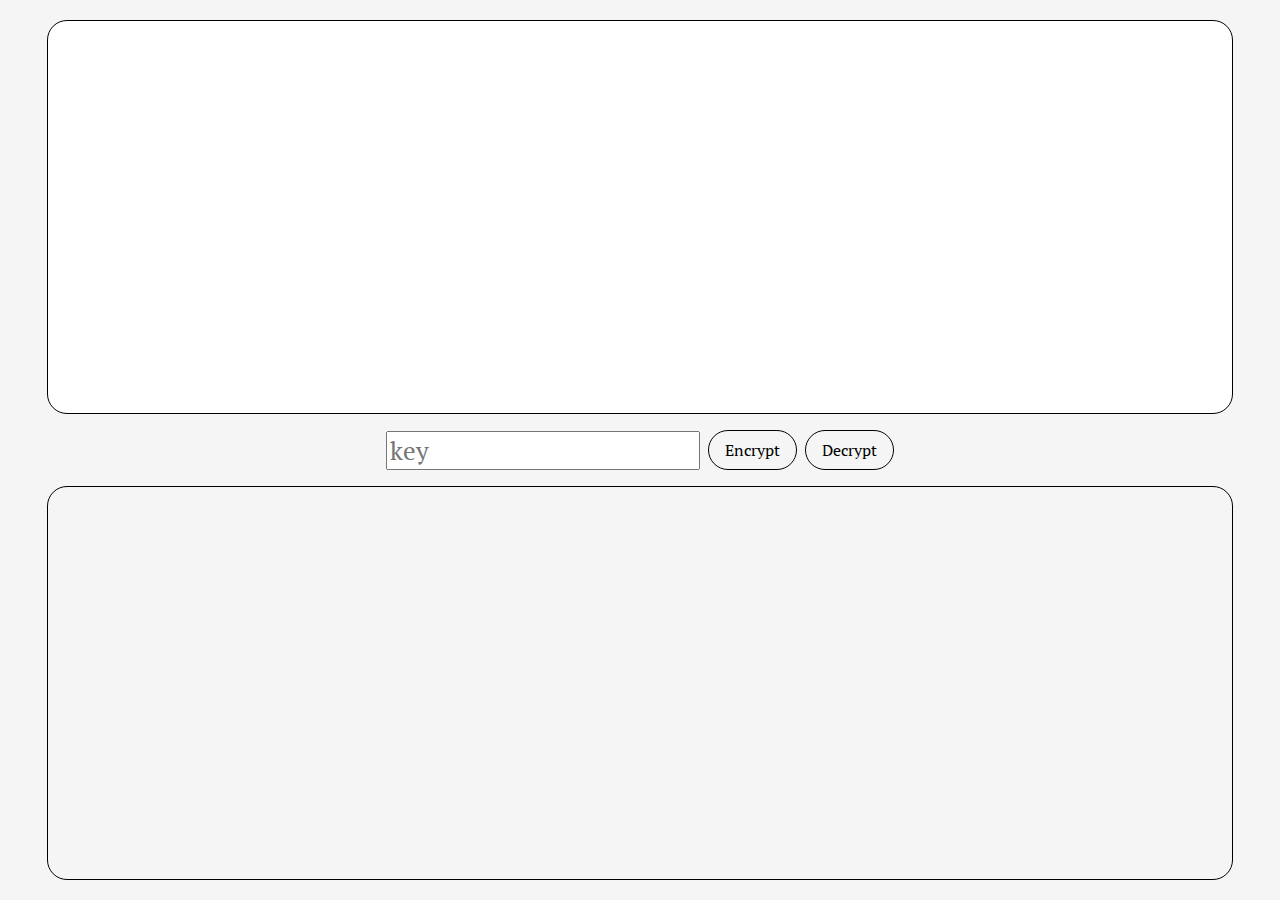
==== index.html @ 98b58164 "Add files via upload" ====
<!DOCTYPE html>
<html lang="en">
<head>
  <meta charset="UTF-8">
  <meta name="viewport" content="width=device-width, initial-scale=1.0">
  <meta http-equiv="X-UA-Compatible" content="ie=edge">
  <link rel="stylesheet" href="https://fonts.googleapis.com/css?family=PT+Serif|DM+Serif+Display">
  <link rel="stylesheet" href="style.css">
  <title>Document</title>
</head>
<body>
  <textarea type="text" id="input" autocomplete="off" style="font-size: 25px"></textarea>
  <div>
    <input id="key" type="text" placeholder="key" autocomplete="off" style="font-size: 25px">
    <button>Encrypt</button><button>Decrypt</button>
  </div>
  <section></section>
</body>
<script src="index.js"></script>
</html>
---- style.css ----
*{
  font-family: "PT Serif", serif;
}
body{
  display: flex;
  align-items: center;
  justify-content: center;
  flex-direction: column;
  height: 100vh;
  width: 100vw;
  margin: 0;
  padding: 0;
  background-color: #f5f5f5;
  gap: 1rem;
}
textarea, section{
  overflow-y: scroll;
  text-wrap: wrap;
  word-wrap: break-word;
  overflow-wrap: break-word;
  text-overflow: clip;
  margin:0;
  font-family: sans-serif;
  font-size: 1.5pt;
  padding: 0.5rem;
  width: 90vw;
  min-height: 40vh;
  border: 1px solid black;
  resize: none;
  border-radius: 20px;
  padding: 1rem;
  outline: none;
  font-size: 1.5rem;
  letter-spacing: 0.1em;
}
div{
  display: flex;
  gap: 0.5rem;
  align-items: center;
  justify-content: center;
}
button{
  padding: 0.5rem 1rem;
  font-size: 1rem;
  background-color: #f5f5f5;
  border: 1px solid black;
  border-radius: 20px;
  cursor: pointer;
}
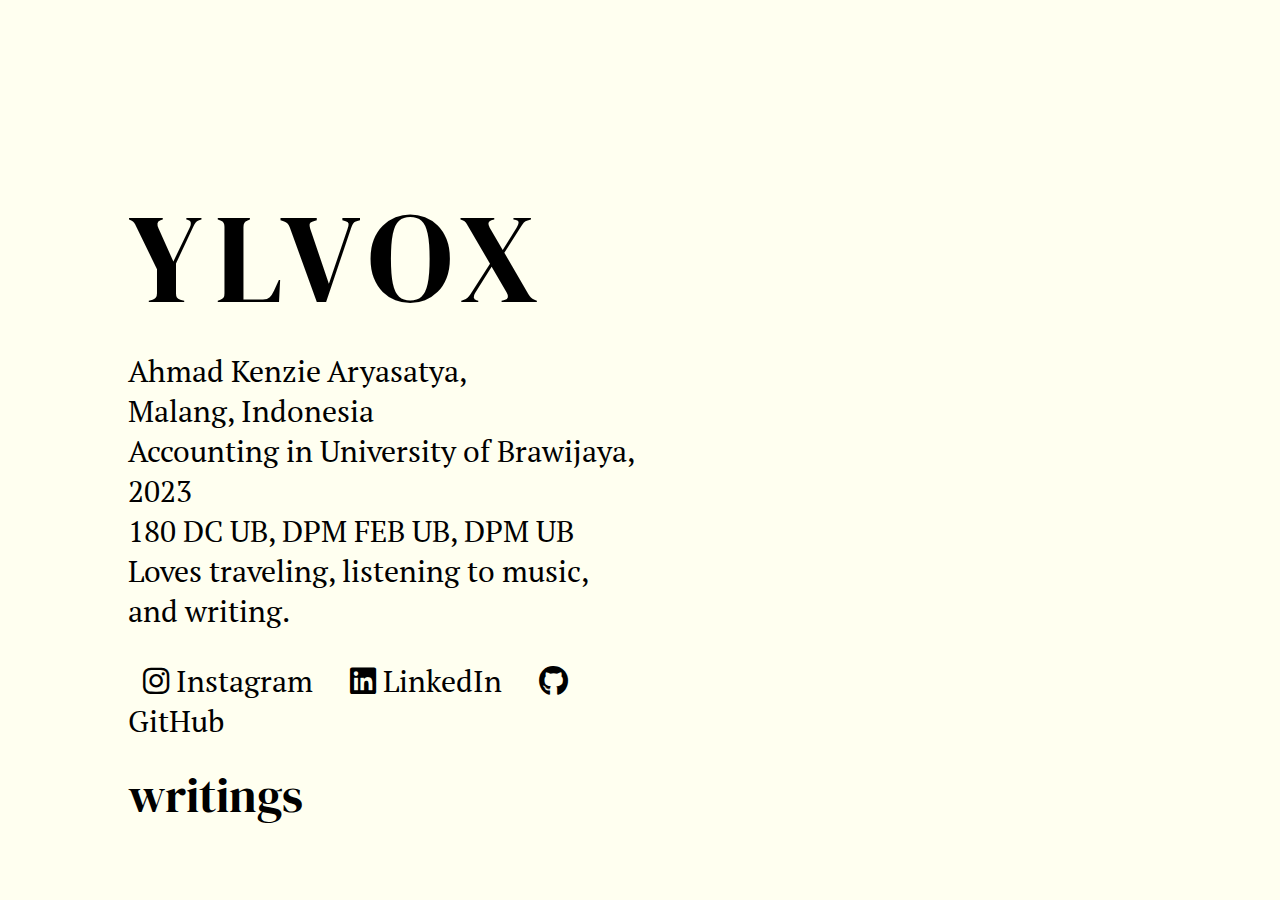
==== commit f2857f6b: "Add files via upload" ====
--- a/index.html
+++ b/index.html
@@ -3,18 +3,32 @@
 <head>
   <meta charset="UTF-8">
   <meta name="viewport" content="width=device-width, initial-scale=1.0">
-  <meta http-equiv="X-UA-Compatible" content="ie=edge">
   <link rel="stylesheet" href="https://fonts.googleapis.com/css?family=PT+Serif|DM+Serif+Display">
+  <link rel="stylesheet" href="https://cdnjs.cloudflare.com/ajax/libs/font-awesome/6.5.2/css/all.min.css"/>
   <link rel="stylesheet" href="style.css">
-  <title>Document</title>
+  <title>YLVOX</title>
 </head>
 <body>
-  <textarea type="text" id="input" autocomplete="off" style="font-size: 25px"></textarea>
-  <div>
-    <input id="key" type="text" placeholder="key" autocomplete="off" style="font-size: 25px">
-    <button>Encrypt</button><button>Decrypt</button>
-  </div>
-  <section></section>
+  <header>
+  </header>
+  <body>
+    <section id="sec1">
+      <div>
+        <h1>YLVOX</h1>
+        <p>Ahmad Kenzie Aryasatya, <br>Malang, Indonesia<br>Accounting in University of Brawijaya, 2023 <br>
+          180 DC UB, DPM FEB UB, DPM UB<br>Loves traveling, listening to music, and writing.</p>
+        <a href="https://www.instagram.com/ylvox/" target="_blank"><i class="fa-brands fa-instagram"></i> Instagram</a>
+        <a href="https://www.linkedin.com/in/kenzieee/" target="_blank"><i class="fa-brands fa-linkedin"></i> LinkedIn</a>
+        <a href="https://github.com/voindusha" target="_blank"><i class="fa-brands fa-github"></i> GitHub</a>
+      </div>
+      <div>
+        <iframe style="border-radius:12px" src="https://open.spotify.com/embed/playlist/2Tq40KjsBwIKE6BhfoOaiJ?utm_source=generator&theme=0" width="100%" height="352" frameBorder="0" allowfullscreen="" allow="autoplay; clipboard-write; encrypted-media; fullscreen; picture-in-picture" loading="lazy"></iframe>
+      </div>
+    </section>
+    <section id="sec2">
+      <h2>writings</h2>
+    </section>
+  </body>
 </body>
-<script src="index.js"></script>
+<script src="script.js"></script>
 </html>--- a/style.css
+++ b/style.css
@@ -1,49 +1,95 @@
-*{
-  font-family: "PT Serif", serif;
+@media screen and (max-width: 800px) {
+  :root {
+    font-size: 3.5vw;
+  }
 }
-body{
-  display: flex;
-  align-items: center;
-  justify-content: center;
-  flex-direction: column;
-  height: 100vh;
-  width: 100vw;
+e {
+  -webkit-text-emphasis: none;
+          text-emphasis: none;
+  text-decoration: none;
+}
+
+:root {
+  font-size: 30px;
+}
+
+* {
   margin: 0;
   padding: 0;
-  background-color: #f5f5f5;
-  gap: 1rem;
+  box-sizing: border-box;
+  font-family: "PT Serif";
 }
-textarea, section{
-  overflow-y: scroll;
-  text-wrap: wrap;
-  word-wrap: break-word;
-  overflow-wrap: break-word;
-  text-overflow: clip;
-  margin:0;
-  font-family: sans-serif;
-  font-size: 1.5pt;
-  padding: 0.5rem;
-  width: 90vw;
-  min-height: 40vh;
-  border: 1px solid black;
-  resize: none;
-  border-radius: 20px;
-  padding: 1rem;
-  outline: none;
-  font-size: 1.5rem;
+*::-moz-selection {
+  background-color: #201212;
+  color: white;
+}
+*::selection {
+  background-color: #201212;
+  color: white;
+}
+*::-webkit-scrollbar {
+  display: none;
+}
+
+body {
+  background-color: #fffff0;
+  padding-left: 10vw;
+  padding-right: 10vw;
+  padding-top: 20vh;
+}
+body section {
+  padding: 0.5rem 0;
+}
+body section h2 {
+  font-family: "DM Serif Display";
+  font-weight: 100;
+  font-size: 160%;
+  line-height: 100%;
+  margin-bottom: 1rem;
+}
+
+#sec1 {
+  display: flex;
+  flex-direction: row;
+  align-items: center;
+  flex-wrap: wrap;
+}
+#sec1 div {
+  width: 50%;
+}
+#sec1 h1 {
+  width: auto;
+  font-family: "DM Serif Display";
+  font-weight: 100;
   letter-spacing: 0.1em;
+  font-size: 420%;
+  line-height: 100%;
+  margin-bottom: 1rem;
 }
-div{
-  display: flex;
-  gap: 0.5rem;
-  align-items: center;
-  justify-content: center;
+#sec1 p {
+  margin-bottom: 1rem;
 }
-button{
-  padding: 0.5rem 1rem;
-  font-size: 1rem;
-  background-color: #f5f5f5;
-  border: 1px solid black;
-  border-radius: 20px;
+#sec1 a {
+  -webkit-user-select: none;
+     -moz-user-select: none;
+          user-select: none;
+  margin-top: 1rem;
+  padding: 0.2rem 0.5rem;
+  height: -moz-fit-content;
+  height: fit-content;
+  aspect-ratio: 1/1;
+  border-radius: 0.5rem;
+  text-decoration: none;
+  color: black;
+}
+#sec1 a:hover {
+  background-color: black;
+  color: white;
+}
+#sec1 a i {
   cursor: pointer;
-}+  font-size: 100%;
+  aspect-ratio: 1/1;
+  height: -moz-max-content;
+  height: max-content;
+}/*# sourceMappingURL=style.css.map */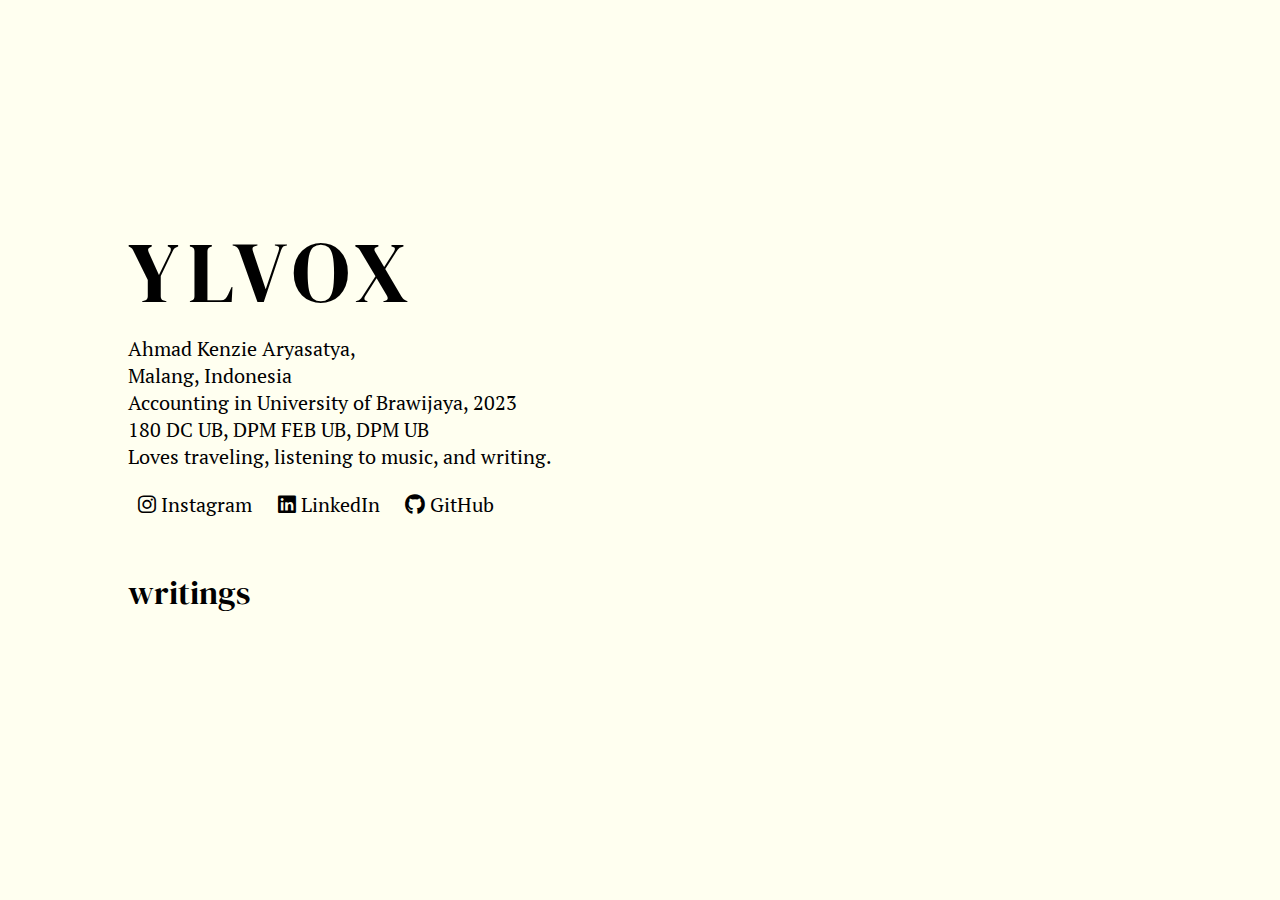
==== commit ac6c2fff: "Add files via upload" ====
--- a/index.html
+++ b/index.html
@@ -22,7 +22,7 @@
         <a href="https://github.com/voindusha" target="_blank"><i class="fa-brands fa-github"></i> GitHub</a>
       </div>
       <div>
-        <iframe style="border-radius:12px" src="https://open.spotify.com/embed/playlist/2Tq40KjsBwIKE6BhfoOaiJ?utm_source=generator&theme=0" width="100%" height="352" frameBorder="0" allowfullscreen="" allow="autoplay; clipboard-write; encrypted-media; fullscreen; picture-in-picture" loading="lazy"></iframe>
+        <iframe style="border-radius:12px" src="https://open.spotify.com/embed/playlist/2Tq40KjsBwIKE6BhfoOaiJ?utm_source=generator&theme=0" width="100%" frameBorder="0" allowfullscreen="" allow="autoplay; clipboard-write; encrypted-media; fullscreen; picture-in-picture" loading="lazy"></iframe>
       </div>
     </section>
     <section id="sec2">
--- a/style.css
+++ b/style.css
@@ -1,8 +1,3 @@
-@media screen and (max-width: 800px) {
-  :root {
-    font-size: 3.5vw;
-  }
-}
 e {
   -webkit-text-emphasis: none;
           text-emphasis: none;
@@ -10,7 +5,7 @@
 }
 
 :root {
-  font-size: 30px;
+  font-size: 1.6vw;
 }
 
 * {
@@ -52,7 +47,7 @@
   display: flex;
   flex-direction: row;
   align-items: center;
-  flex-wrap: wrap;
+  gap: 30px;
 }
 #sec1 div {
   width: 50%;
@@ -68,6 +63,10 @@
 }
 #sec1 p {
   margin-bottom: 1rem;
+}
+#sec1 iframe {
+  border-radius: 12px;
+  height: 40vh;
 }
 #sec1 a {
   -webkit-user-select: none;
@@ -92,4 +91,27 @@
   aspect-ratio: 1/1;
   height: -moz-max-content;
   height: max-content;
+}
+
+@media (max-width: 800px) {
+  :root {
+    font-size: 3.5vw;
+  }
+  #sec1 {
+    flex-direction: column;
+  }
+  #sec1 div {
+    width: 100%;
+  }
+}
+@media (max-width: 1200px) {
+  :root {
+    font-size: 2.8vw;
+  }
+  #sec1 {
+    flex-direction: column;
+  }
+  #sec1 div {
+    width: 100%;
+  }
 }/*# sourceMappingURL=style.css.map */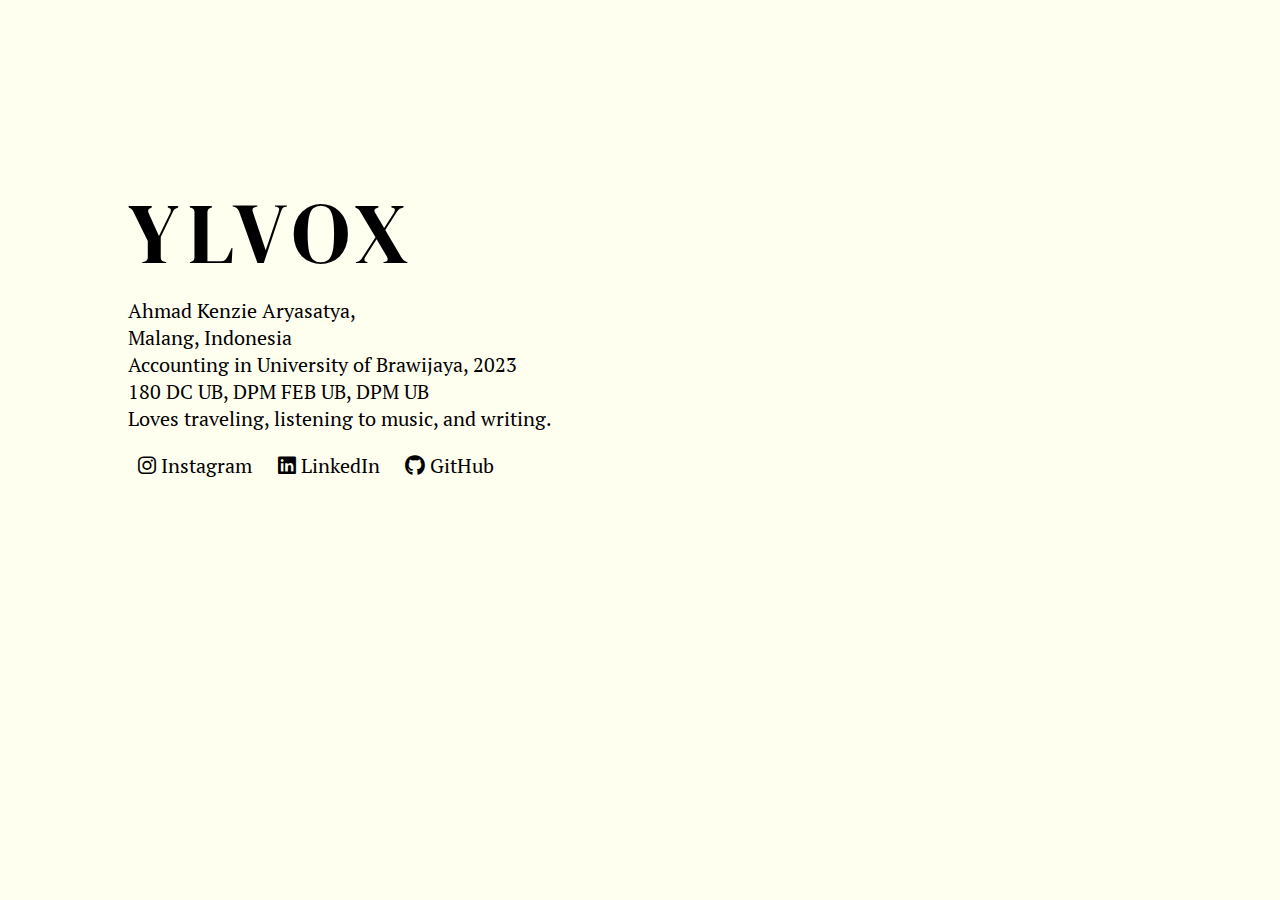
==== commit c89e079e: "Add files via upload" ====
--- a/index.html
+++ b/index.html
@@ -13,21 +13,14 @@
   </header>
   <body>
     <section id="sec1">
-      <div>
         <h1>YLVOX</h1>
         <p>Ahmad Kenzie Aryasatya, <br>Malang, Indonesia<br>Accounting in University of Brawijaya, 2023 <br>
           180 DC UB, DPM FEB UB, DPM UB<br>Loves traveling, listening to music, and writing.</p>
         <a href="https://www.instagram.com/ylvox/" target="_blank"><i class="fa-brands fa-instagram"></i> Instagram</a>
         <a href="https://www.linkedin.com/in/kenzieee/" target="_blank"><i class="fa-brands fa-linkedin"></i> LinkedIn</a>
         <a href="https://github.com/voindusha" target="_blank"><i class="fa-brands fa-github"></i> GitHub</a>
-      </div>
-      <div>
-        <iframe style="border-radius:12px" src="https://open.spotify.com/embed/playlist/2Tq40KjsBwIKE6BhfoOaiJ?utm_source=generator&theme=0" width="100%" frameBorder="0" allowfullscreen="" allow="autoplay; clipboard-write; encrypted-media; fullscreen; picture-in-picture" loading="lazy"></iframe>
-      </div>
     </section>
-    <section id="sec2">
-      <h2>writings</h2>
-    </section>
+
   </body>
 </body>
 <script src="script.js"></script>
--- a/style.css
+++ b/style.css
@@ -43,15 +43,6 @@
   margin-bottom: 1rem;
 }
 
-#sec1 {
-  display: flex;
-  flex-direction: row;
-  align-items: center;
-  gap: 30px;
-}
-#sec1 div {
-  width: 50%;
-}
 #sec1 h1 {
   width: auto;
   font-family: "DM Serif Display";
@@ -63,10 +54,6 @@
 }
 #sec1 p {
   margin-bottom: 1rem;
-}
-#sec1 iframe {
-  border-radius: 12px;
-  height: 40vh;
 }
 #sec1 a {
   -webkit-user-select: none;
@@ -93,25 +80,18 @@
   height: max-content;
 }
 
+@media (max-width: 700px) {
+  :root {
+    font-size: 4vw;
+  }
+}
 @media (max-width: 800px) {
   :root {
     font-size: 3.5vw;
-  }
-  #sec1 {
-    flex-direction: column;
-  }
-  #sec1 div {
-    width: 100%;
   }
 }
 @media (max-width: 1200px) {
   :root {
     font-size: 2.8vw;
   }
-  #sec1 {
-    flex-direction: column;
-  }
-  #sec1 div {
-    width: 100%;
-  }
 }/*# sourceMappingURL=style.css.map */